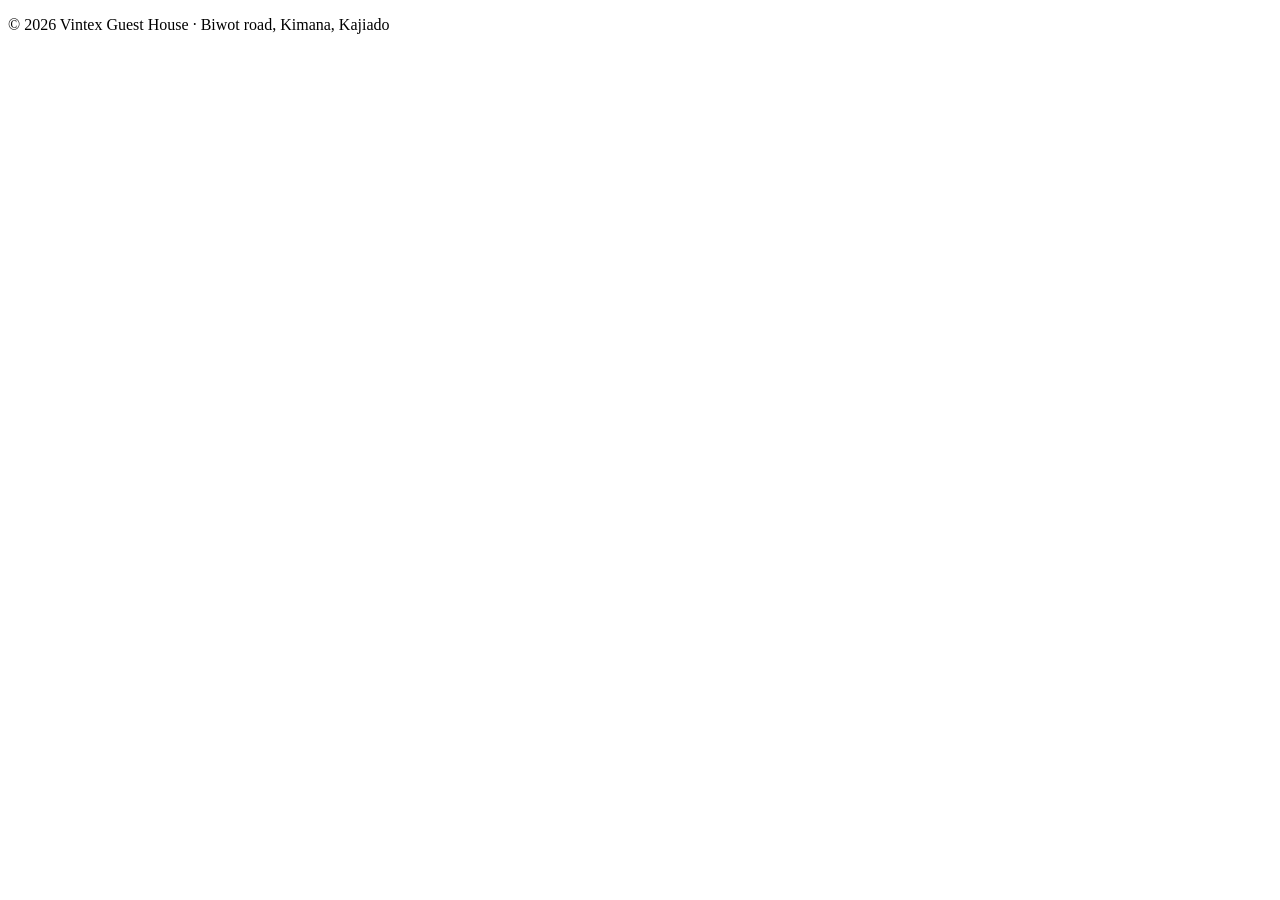
==== index.html @ 6fd08278 "Add files via upload" ====
<!doctype html>
<html lang="en">
<head>
  <meta charset="UTF-8" />
  <meta name="viewport" content="width=device-width, initial-scale=1.0" />
  <title>Vintex Guest House — Kimana</title>
  <meta name="description" content="A quiet garden guest house in Karen, Nairobi. Four room types, home-cooked breakfast, and a courtyard that stays green year round." />
  <link rel="preconnect" href="https://fonts.googleapis.com" />
  <link rel="preconnect" href="https://fonts.gstatic.com" crossorigin />
  <link href="https://fonts.googleapis.com/css2?family=Fraunces:opsz,wght@9..144,500;9..144,600&family=Inter:wght@400;500;600;700&family=IBM+Plex+Mono:wght@400;600;700&display=swap" rel="stylesheet" />
  <link rel="stylesheet" href="css/styles.css" />
  <link rel="stylesheet" href="css/print.css" />
</head>
<body>
  <div id="nav-root"></div>

  <main>
    <div id="hero-root"></div>
    <div id="gallery-root"></div>
    <div id="about-root"></div>
  </main>

  <footer class="site-footer">
    <p>© 2026 Vintex Guest House · Biwot road, Kimana, Kajiado</p>
  </footer>

  <script type="module" src="js/main-home.js"></script>
</body>
</html>
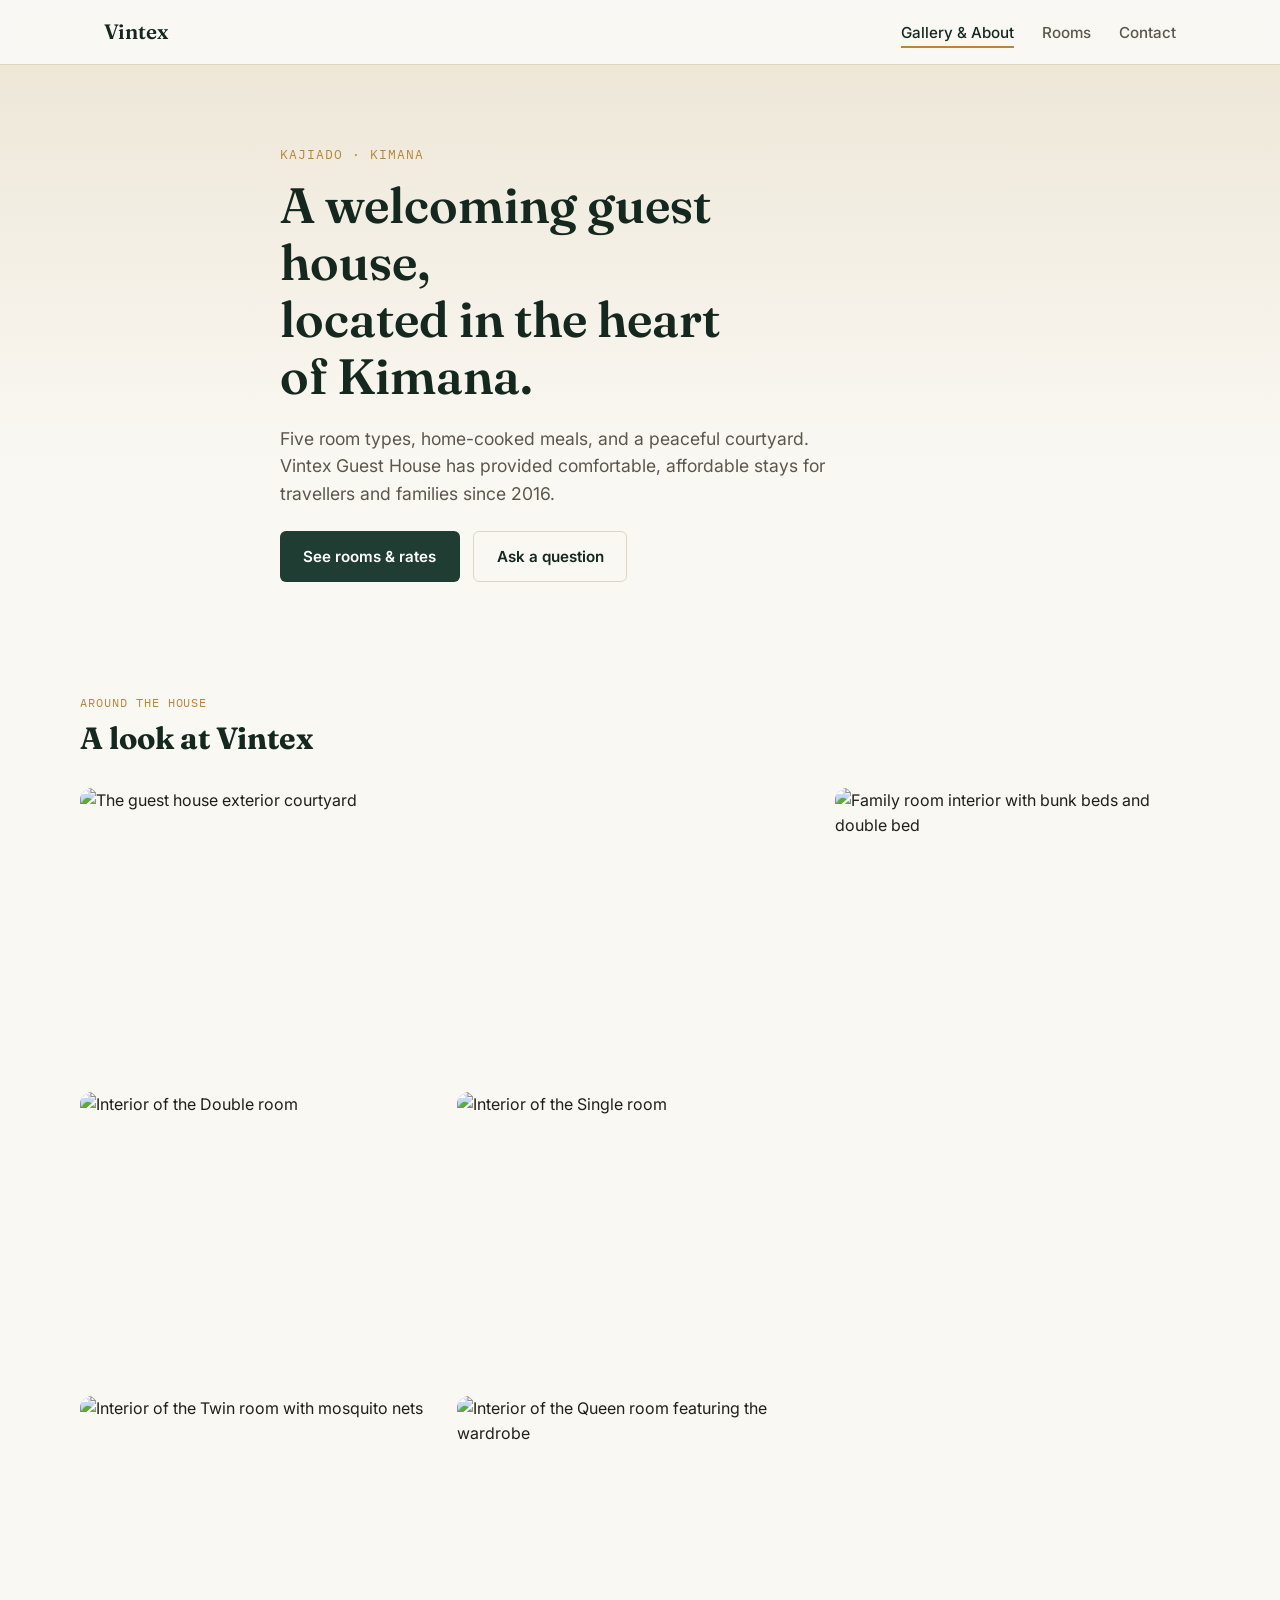
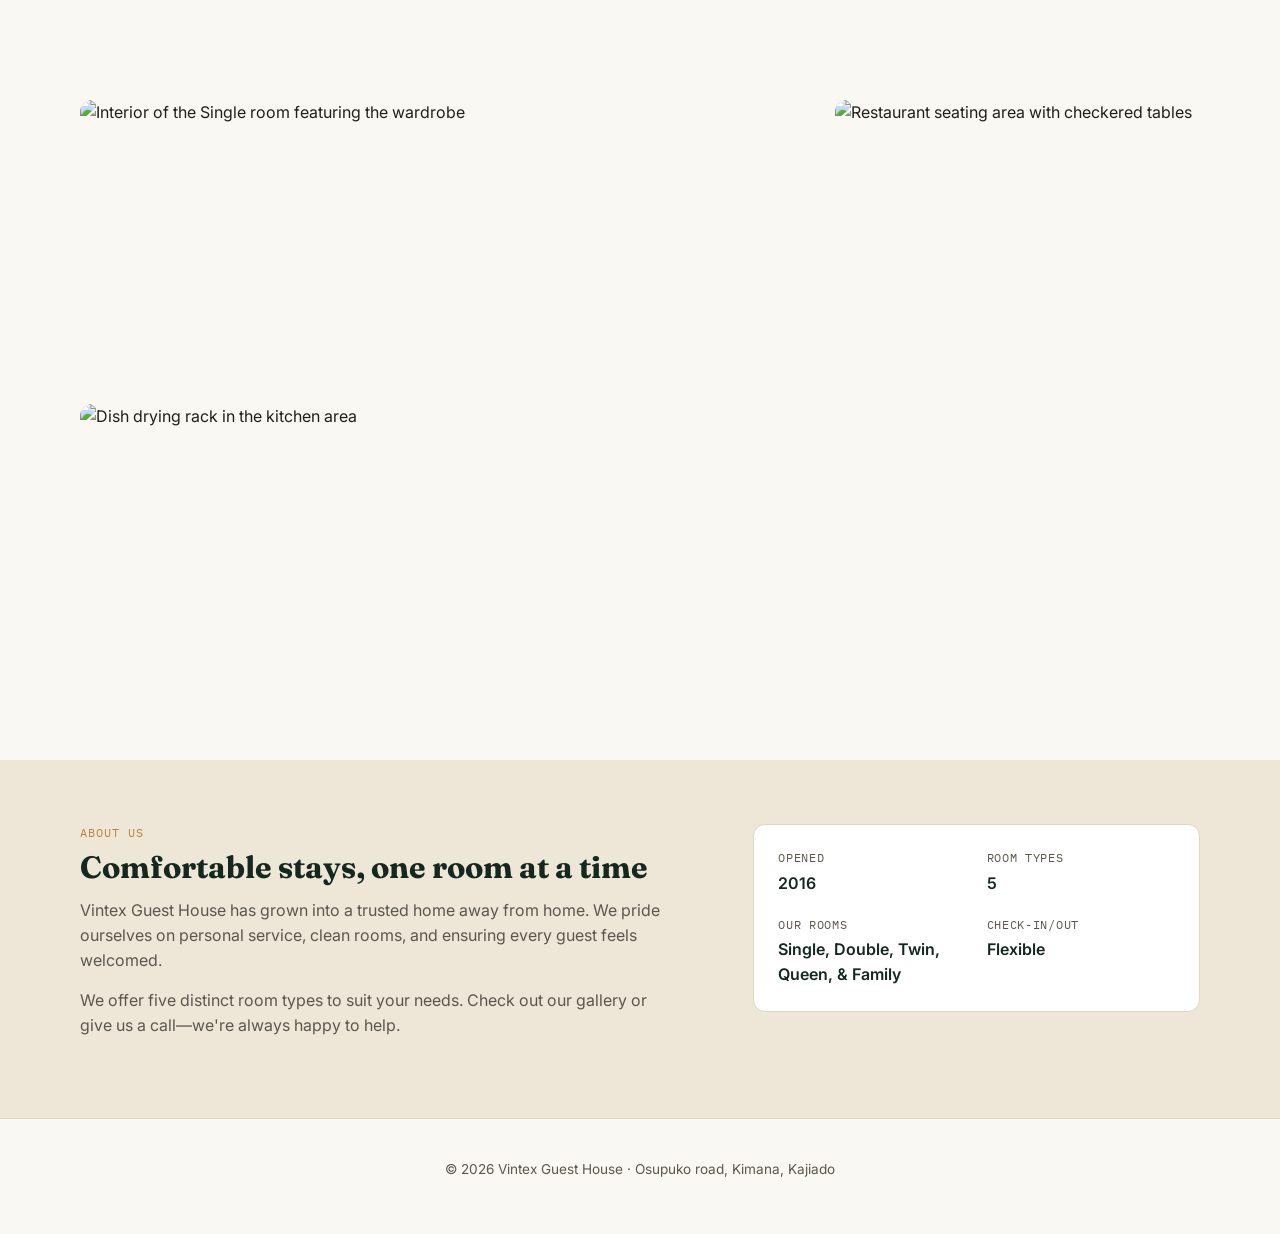
==== commit 57c25ab5: "Add files via upload" ====
--- a/index.html
+++ b/index.html
@@ -1,29 +1,35 @@
-<!doctype html>
-<html lang="en">
-<head>
-  <meta charset="UTF-8" />
-  <meta name="viewport" content="width=device-width, initial-scale=1.0" />
-  <title>Vintex Guest House — Kimana</title>
-  <meta name="description" content="A quiet garden guest house in Karen, Nairobi. Four room types, home-cooked breakfast, and a courtyard that stays green year round." />
-  <link rel="preconnect" href="https://fonts.googleapis.com" />
-  <link rel="preconnect" href="https://fonts.gstatic.com" crossorigin />
-  <link href="https://fonts.googleapis.com/css2?family=Fraunces:opsz,wght@9..144,500;9..144,600&family=Inter:wght@400;500;600;700&family=IBM+Plex+Mono:wght@400;600;700&display=swap" rel="stylesheet" />
-  <link rel="stylesheet" href="css/styles.css" />
-  <link rel="stylesheet" href="css/print.css" />
-</head>
-<body>
-  <div id="nav-root"></div>
-
-  <main>
-    <div id="hero-root"></div>
-    <div id="gallery-root"></div>
-    <div id="about-root"></div>
-  </main>
-
-  <footer class="site-footer">
-    <p>© 2026 Vintex Guest House · Biwot road, Kimana, Kajiado</p>
-  </footer>
-
-  <script type="module" src="js/main-home.js"></script>
-</body>
-</html>
+<!doctype html>
+<html lang="en">
+  <head>
+    <meta charset="UTF-8" />
+    <meta name="viewport" content="width=device-width, initial-scale=1.0" />
+
+    <title>Vintex Guest House — Kimana</title>
+
+    <meta
+      name="description"
+      content="A welcoming guest house in the heart of Kimana, Kajiado. Five room types, home-cooked meals, and a peaceful courtyard. Discover comfort for travellers and families at Vintex Guest House." />
+    <link rel="preconnect" href="https://fonts.googleapis.com" />
+    <link rel="preconnect" href="https://fonts.gstatic.com" crossorigin />
+    <link
+      href="https://fonts.googleapis.com/css2?family=Fraunces:opsz,wght@9..144,500;9..144,600&family=Inter:wght@400;500;600;700&family=IBM+Plex+Mono:wght@400;600;700&display=swap"
+      rel="stylesheet" />
+    <link rel="stylesheet" href="css/styles.css" />
+    <link rel="stylesheet" href="css/print.css" />
+  </head>
+  <body>
+    <div id="nav-root"></div>
+
+    <main>
+      <div id="hero-root"></div>
+      <div id="gallery-root"></div>
+      <div id="about-root"></div>
+    </main>
+
+    <footer class="site-footer">
+      <p>© 2026 Vintex Guest House · Osupuko road, Kimana, Kajiado</p>
+    </footer>
+
+    <script type="module" src="js/main-home.js"></script>
+  </body>
+</html>
--- a/css/styles.css
+++ b/css/styles.css
@@ -0,0 +1,971 @@
+/* ==========================================================================
+   Oakview Guest House — design tokens
+   Palette: deep forest (primary), brass (accent), warm paper (bg),
+   charcoal (ink). Clay red is reserved for alerts only — not a brand accent.
+   Type: Fraunces (display, used sparingly) + Inter (body/UI) +
+   IBM Plex Mono (utility — prices, dates, the receipt itself).
+   ========================================================================== */
+
+:root {
+  --color-bg: #faf8f3;
+  --color-bg-alt: #eee7d8;
+  --color-surface: #ffffff;
+  --color-ink: #211f1a;
+  --color-ink-soft: #5b574d;
+  --color-primary: #1f3d33;
+  --color-primary-strong: #14281f;
+  --color-accent: #b8863b;
+  --color-accent-soft: #e8d5ae;
+  --color-alert: #a8402a;
+  --color-alert-bg: #fbeae6;
+  --color-warn: #8a6416;
+  --color-warn-bg: #faf1de;
+  --color-border: #ded6c2;
+
+  --font-display: 'Fraunces', 'Iowan Old Style', Georgia, serif;
+  --font-body: 'Inter', -apple-system, BlinkMacSystemFont, 'Segoe UI', sans-serif;
+  --font-mono: 'IBM Plex Mono', ui-monospace, 'SFMono-Regular', Menlo, monospace;
+
+  --radius-sm: 6px;
+  --radius-md: 12px;
+  --radius-lg: 20px;
+
+  --shadow-card: 0 1px 2px rgba(33, 31, 26, 0.06), 0 8px 24px rgba(33, 31, 26, 0.08);
+  --shadow-modal: 0 20px 60px rgba(20, 40, 31, 0.35);
+
+  --max-width: 1120px;
+}
+
+* {
+  box-sizing: border-box;
+}
+
+html {
+  scroll-behavior: smooth;
+}
+
+@media (prefers-reduced-motion: reduce) {
+  html {
+    scroll-behavior: auto;
+  }
+  *,
+  *::before,
+  *::after {
+    animation-duration: 0.01ms !important;
+    animation-iteration-count: 1 !important;
+    transition-duration: 0.01ms !important;
+  }
+}
+
+body {
+  margin: 0;
+  background: var(--color-bg);
+  color: var(--color-ink);
+  font-family: var(--font-body);
+  font-size: 16px;
+  line-height: 1.55;
+  -webkit-font-smoothing: antialiased;
+}
+
+body.modal-open {
+  overflow: hidden;
+}
+
+h1,
+h2,
+h3 {
+  font-family: var(--font-display);
+  color: var(--color-primary-strong);
+  margin: 0 0 0.4em;
+  line-height: 1.15;
+}
+
+p {
+  margin: 0 0 1em;
+  color: var(--color-ink-soft);
+}
+
+a {
+  color: var(--color-primary);
+}
+
+img {
+  max-width: 100%;
+  display: block;
+}
+
+:focus-visible {
+  outline: 3px solid var(--color-accent);
+  outline-offset: 2px;
+}
+
+.section {
+  padding: 4rem 1.5rem;
+}
+
+.section--alt {
+  background: var(--color-bg-alt);
+}
+
+.section__header {
+  max-width: var(--max-width);
+  margin: 0 auto 2rem;
+}
+
+.section__eyebrow {
+  display: block;
+  font-family: var(--font-mono);
+  font-size: 0.75rem;
+  letter-spacing: 0.08em;
+  text-transform: uppercase;
+  color: var(--color-accent);
+  margin-bottom: 0.5rem;
+}
+
+.section__title {
+  font-size: clamp(1.6rem, 2.4vw, 2.2rem);
+}
+
+/* ==========================================================================
+   Buttons
+   ========================================================================== */
+
+.button {
+  display: inline-flex;
+  align-items: center;
+  justify-content: center;
+  gap: 0.5rem;
+  font-family: var(--font-body);
+  font-weight: 600;
+  font-size: 0.95rem;
+  padding: 0.8rem 1.4rem;
+  border-radius: var(--radius-sm);
+  border: 1px solid transparent;
+  cursor: pointer;
+  text-decoration: none;
+  transition: transform 0.12s ease, background 0.12s ease, border-color 0.12s ease;
+}
+
+.button:active {
+  transform: translateY(1px);
+}
+
+.button--primary {
+  background: var(--color-primary);
+  color: #fff;
+}
+
+.button--primary:hover {
+  background: var(--color-primary-strong);
+}
+
+.button--primary:disabled {
+  background: #9aa79f;
+  cursor: not-allowed;
+}
+
+.button--ghost {
+  background: transparent;
+  border-color: var(--color-border);
+  color: var(--color-primary-strong);
+}
+
+.button--ghost:hover {
+  border-color: var(--color-primary);
+}
+
+.button--full {
+  width: 100%;
+}
+
+/* ==========================================================================
+   Nav
+   ========================================================================== */
+
+.nav {
+  position: sticky;
+  top: 0;
+  z-index: 40;
+  background: rgba(250, 248, 243, 0.92);
+  backdrop-filter: blur(6px);
+  border-bottom: 1px solid var(--color-border);
+}
+
+.nav__inner {
+  max-width: var(--max-width);
+  margin: 0 auto;
+  padding: 1rem 1.5rem;
+  display: flex;
+  align-items: center;
+  justify-content: space-between;
+  gap: 1rem;
+}
+
+.nav__brand {
+  font-family: var(--font-display);
+  font-size: 1.3rem;
+  font-weight: 600;
+  color: var(--color-primary-strong);
+  text-decoration: none;
+}
+
+.nav__list {
+  list-style: none;
+  display: flex;
+  gap: 1.75rem;
+  margin: 0;
+  padding: 0;
+}
+
+.nav__link {
+  text-decoration: none;
+  color: var(--color-ink-soft);
+  font-weight: 500;
+  font-size: 0.95rem;
+  padding-bottom: 4px;
+  border-bottom: 2px solid transparent;
+}
+
+.nav__link:hover,
+.nav__link.is-active {
+  color: var(--color-primary-strong);
+  border-bottom-color: var(--color-accent);
+}
+
+.nav__toggle {
+  display: none;
+  flex-direction: column;
+  gap: 4px;
+  background: none;
+  border: none;
+  padding: 8px;
+  cursor: pointer;
+}
+
+.nav__toggle-bar {
+  width: 22px;
+  height: 2px;
+  background: var(--color-ink);
+}
+
+@media (max-width: 720px) {
+  .nav__toggle {
+    display: flex;
+  }
+  .nav__list {
+    position: absolute;
+    top: 100%;
+    left: 0;
+    right: 0;
+    background: var(--color-surface);
+    flex-direction: column;
+    gap: 0;
+    padding: 0.5rem 1.5rem;
+    border-bottom: 1px solid var(--color-border);
+    display: none;
+  }
+  .nav__list.is-open {
+    display: flex;
+  }
+  .nav__list li {
+    border-top: 1px solid var(--color-border);
+  }
+  .nav__list li:first-child {
+    border-top: none;
+  }
+  .nav__link {
+    display: block;
+    padding: 0.85rem 0;
+    border-bottom: none;
+  }
+}
+
+/* ==========================================================================
+   Hero (home)
+   ========================================================================== */
+
+.hero {
+  padding: 5rem 1.5rem 3rem;
+  background: linear-gradient(180deg, var(--color-bg-alt), var(--color-bg) 70%);
+}
+
+.hero__inner {
+  max-width: 720px;
+  margin: 0 auto;
+  text-align: left;
+}
+
+.hero__eyebrow {
+  font-family: var(--font-mono);
+  font-size: 0.8rem;
+  letter-spacing: 0.08em;
+  text-transform: uppercase;
+  color: var(--color-accent);
+  margin-bottom: 0.75rem;
+}
+
+.hero__title {
+  font-size: clamp(2rem, 5vw, 3.1rem);
+  font-weight: 600;
+  max-width: 14ch;
+}
+
+.hero__lede {
+  font-size: 1.1rem;
+  max-width: 52ch;
+}
+
+.hero__actions {
+  display: flex;
+  flex-wrap: wrap;
+  gap: 0.85rem;
+  margin-top: 1.5rem;
+}
+
+/* ==========================================================================
+   Gallery
+   ========================================================================== */
+
+.gallery__grid {
+  max-width: var(--max-width);
+  margin: 0 auto;
+  display: grid;
+  grid-template-columns: repeat(6, 1fr);
+  grid-auto-rows: 140px;
+  gap: 0.75rem;
+}
+
+.gallery__item {
+  margin: 0;
+  overflow: hidden;
+  border-radius: var(--radius-md);
+  grid-column: span 3;
+  grid-row: span 2;
+}
+
+.gallery__item--1 {
+  grid-column: span 4;
+}
+.gallery__item--2 {
+  grid-column: span 2;
+}
+.gallery__item--3 {
+  grid-column: span 2;
+}
+
+.gallery__item img {
+  width: 100%;
+  height: 100%;
+  object-fit: cover;
+}
+
+@media (max-width: 720px) {
+  .gallery__grid {
+    grid-template-columns: repeat(2, 1fr);
+    grid-auto-rows: 160px;
+  }
+  .gallery__item,
+  .gallery__item--1,
+  .gallery__item--2,
+  .gallery__item--3 {
+    grid-column: span 1;
+    grid-row: span 2;
+  }
+}
+
+/* ==========================================================================
+   About
+   ========================================================================== */
+
+.about {
+  max-width: var(--max-width);
+  margin: 0 auto;
+  display: grid;
+  grid-template-columns: 1.4fr 1fr;
+  gap: 3rem;
+  align-items: start;
+}
+
+.about__text p {
+  max-width: 58ch;
+}
+
+.about__facts {
+  display: grid;
+  grid-template-columns: 1fr 1fr;
+  gap: 1.25rem;
+  margin: 0;
+  background: var(--color-surface);
+  border: 1px solid var(--color-border);
+  border-radius: var(--radius-md);
+  padding: 1.5rem;
+}
+
+.about__fact dt {
+  font-family: var(--font-mono);
+  font-size: 0.72rem;
+  letter-spacing: 0.06em;
+  text-transform: uppercase;
+  color: var(--color-ink-soft);
+  margin-bottom: 0.25rem;
+}
+
+.about__fact dd {
+  margin: 0;
+  font-weight: 600;
+  color: var(--color-primary-strong);
+}
+
+@media (max-width: 860px) {
+  .about {
+    grid-template-columns: 1fr;
+  }
+}
+
+/* ==========================================================================
+   Rooms grid + category card
+   ========================================================================== */
+
+.rooms-intro {
+  max-width: var(--max-width);
+  margin: 0 auto;
+  padding: 3rem 1.5rem 1rem;
+}
+
+.rooms-intro h1 {
+  font-size: clamp(1.8rem, 3vw, 2.4rem);
+}
+
+.rooms-intro p {
+  max-width: 60ch;
+}
+
+.rooms-grid {
+  max-width: var(--max-width);
+  margin: 0 auto;
+  padding: 1rem 1.5rem 4rem;
+  display: grid;
+  grid-template-columns: repeat(auto-fill, minmax(280px, 1fr));
+  gap: 1.5rem;
+}
+
+.rooms-grid__status {
+  grid-column: 1 / -1;
+  text-align: center;
+  padding: 2rem 0;
+}
+
+.category-card {
+  background: var(--color-surface);
+  border: 1px solid var(--color-border);
+  border-radius: var(--radius-md);
+  overflow: hidden;
+  box-shadow: var(--shadow-card);
+  display: flex;
+  flex-direction: column;
+}
+
+.category-card__media {
+  aspect-ratio: 3 / 2;
+  background: var(--color-bg-alt);
+}
+
+.category-card__media img {
+  width: 100%;
+  height: 100%;
+  object-fit: cover;
+}
+
+.category-card__body {
+  padding: 1.25rem;
+  display: flex;
+  flex-direction: column;
+  gap: 0.5rem;
+  flex: 1;
+}
+
+.category-card__heading {
+  display: flex;
+  justify-content: space-between;
+  align-items: baseline;
+  gap: 0.75rem;
+}
+
+.category-card__name {
+  font-size: 1.15rem;
+  margin: 0;
+}
+
+.category-card__price {
+  font-family: var(--font-mono);
+  white-space: nowrap;
+  color: var(--color-primary-strong);
+}
+
+.category-card__price-amount {
+  font-weight: 600;
+}
+
+.category-card__price-unit {
+  color: var(--color-ink-soft);
+  font-size: 0.8rem;
+}
+
+.category-card__description {
+  font-size: 0.92rem;
+  flex: 1;
+}
+
+.category-card__meta {
+  font-family: var(--font-mono);
+  font-size: 0.78rem;
+  color: var(--color-ink-soft);
+  margin-bottom: 0.75rem;
+}
+
+.category-card__cta {
+  margin-top: auto;
+}
+
+/* ==========================================================================
+   Modal + reservation form
+   ========================================================================== */
+
+.modal-overlay {
+  position: fixed;
+  inset: 0;
+  background: rgba(20, 25, 22, 0.55);
+  display: flex;
+  align-items: flex-end;
+  justify-content: center;
+  z-index: 100;
+  padding: 0;
+}
+
+@media (min-width: 640px) {
+  .modal-overlay {
+    align-items: center;
+    padding: 2rem;
+  }
+}
+
+.modal {
+  background: var(--color-surface);
+  width: 100%;
+  max-width: 560px;
+  max-height: 92vh;
+  border-radius: var(--radius-lg) var(--radius-lg) 0 0;
+  box-shadow: var(--shadow-modal);
+  display: flex;
+  flex-direction: column;
+  overflow: hidden;
+}
+
+@media (min-width: 640px) {
+  .modal {
+    border-radius: var(--radius-lg);
+  }
+}
+
+.modal__header {
+  display: flex;
+  align-items: center;
+  justify-content: space-between;
+  padding: 1.25rem 1.5rem;
+  border-bottom: 1px solid var(--color-border);
+}
+
+.modal__title {
+  margin: 0;
+  font-size: 1.3rem;
+}
+
+.modal__close {
+  background: none;
+  border: none;
+  font-size: 1.6rem;
+  line-height: 1;
+  cursor: pointer;
+  color: var(--color-ink-soft);
+  padding: 0.25rem 0.5rem;
+}
+
+.modal__scroll {
+  overflow-y: auto;
+  padding: 1.25rem 1.5rem;
+  flex: 1;
+}
+
+.modal__footer {
+  padding: 1rem 1.5rem 1.5rem;
+  border-top: 1px solid var(--color-border);
+}
+
+.form-section {
+  padding: 1rem 0;
+  border-bottom: 1px solid var(--color-border);
+}
+
+.form-section:last-of-type {
+  border-bottom: none;
+}
+
+.form-row--split {
+  display: grid;
+  grid-template-columns: 1fr 1fr;
+  gap: 1rem;
+}
+
+.form-field {
+  display: flex;
+  flex-direction: column;
+  gap: 0.4rem;
+  margin-bottom: 0.75rem;
+  font-size: 0.9rem;
+}
+
+.form-field__label {
+  font-weight: 600;
+  color: var(--color-ink);
+}
+
+.form-field__hint {
+  font-size: 0.78rem;
+  color: var(--color-ink-soft);
+}
+
+input,
+textarea {
+  font-family: var(--font-body);
+  font-size: 0.95rem;
+  padding: 0.65rem 0.75rem;
+  border: 1px solid var(--color-border);
+  border-radius: var(--radius-sm);
+  background: var(--color-bg);
+  color: var(--color-ink);
+}
+
+textarea {
+  resize: vertical;
+  min-height: 3rem;
+}
+
+.form-hint {
+  font-family: var(--font-mono);
+  font-size: 0.8rem;
+  color: var(--color-ink-soft);
+  margin: 0.25rem 0 0;
+}
+
+.form-hint--warn {
+  color: var(--color-warn);
+}
+
+.form-hint--error {
+  color: var(--color-alert);
+}
+
+.form-error {
+  color: var(--color-alert);
+  font-size: 0.82rem;
+  margin: 0.25rem 0 0;
+}
+
+.form-alert {
+  background: var(--color-alert-bg);
+  border: 1px solid var(--color-alert);
+  border-radius: var(--radius-sm);
+  padding: 0.85rem 1rem;
+  margin-top: 1rem;
+}
+
+.form-alert p {
+  color: var(--color-alert);
+  margin: 0;
+  font-size: 0.9rem;
+}
+
+.stepper {
+  display: inline-flex;
+  align-items: center;
+  gap: 0.75rem;
+  border: 1px solid var(--color-border);
+  border-radius: var(--radius-sm);
+  padding: 0.35rem 0.6rem;
+  width: fit-content;
+}
+
+.stepper__btn {
+  width: 28px;
+  height: 28px;
+  border-radius: 50%;
+  border: 1px solid var(--color-border);
+  background: var(--color-bg);
+  font-size: 1.1rem;
+  line-height: 1;
+  cursor: pointer;
+}
+
+.stepper__btn:disabled {
+  opacity: 0.4;
+  cursor: not-allowed;
+}
+
+.stepper__value {
+  font-family: var(--font-mono);
+  min-width: 1.4ch;
+  text-align: center;
+}
+
+.form-summary {
+  background: var(--color-bg-alt);
+  border-radius: var(--radius-sm);
+  padding: 1rem;
+}
+
+.form-summary__row {
+  display: flex;
+  justify-content: space-between;
+  font-family: var(--font-mono);
+  font-weight: 600;
+  color: var(--color-primary-strong);
+}
+
+.form-summary__note {
+  font-size: 0.78rem;
+  margin: 0.35rem 0 0;
+  color: var(--color-ink-soft);
+}
+
+.modal__success-lede {
+  font-size: 0.95rem;
+}
+
+/* ==========================================================================
+   Receipt — the signature element. Styled like a paper ticket stub:
+   mono digits, dashed perforation, printable on its own (see print.css).
+   ========================================================================== */
+
+.receipt-card {
+  margin-bottom: 1.25rem;
+}
+
+.receipt {
+  font-family: var(--font-mono);
+  background: var(--color-bg);
+  border: 1px dashed var(--color-border);
+  border-radius: var(--radius-sm);
+  padding: 1.25rem;
+  font-size: 0.85rem;
+  color: var(--color-ink);
+}
+
+.receipt__header {
+  display: flex;
+  justify-content: space-between;
+  align-items: baseline;
+  margin-bottom: 0.5rem;
+}
+
+.receipt__eyebrow {
+  font-weight: 700;
+  letter-spacing: 0.03em;
+}
+
+.receipt__ref {
+  color: var(--color-accent);
+  font-weight: 700;
+}
+
+.receipt__status {
+  display: inline-block;
+  font-size: 0.72rem;
+  letter-spacing: 0.05em;
+  text-transform: uppercase;
+  padding: 0.2rem 0.6rem;
+  border-radius: 999px;
+  margin-bottom: 0.85rem;
+}
+
+.receipt__status--pending {
+  background: var(--color-warn-bg);
+  color: var(--color-warn);
+}
+
+.receipt__row {
+  display: flex;
+  justify-content: space-between;
+  padding: 0.2rem 0;
+}
+
+.receipt__row--main {
+  font-weight: 600;
+}
+
+.receipt__row--total {
+  font-weight: 700;
+  color: var(--color-primary-strong);
+  font-size: 0.95rem;
+}
+
+.receipt__divider {
+  border-top: 1px dashed var(--color-border);
+  margin: 0.6rem 0;
+}
+
+.receipt__details {
+  display: grid;
+  grid-template-columns: auto 1fr;
+  column-gap: 1rem;
+  row-gap: 0.3rem;
+  margin: 0;
+}
+
+.receipt__details dt {
+  color: var(--color-ink-soft);
+}
+
+.receipt__details dd {
+  margin: 0;
+  text-align: right;
+}
+
+.receipt__footnote {
+  margin: 0.85rem 0 0;
+  font-family: var(--font-body);
+  font-size: 0.78rem;
+  color: var(--color-ink-soft);
+}
+
+.receipt-actions {
+  display: flex;
+  flex-wrap: wrap;
+  gap: 0.75rem;
+}
+
+/* ==========================================================================
+   Contact page
+   ========================================================================== */
+
+.contact-grid {
+  max-width: var(--max-width);
+  margin: 0 auto;
+  display: grid;
+  grid-template-columns: repeat(3, 1fr);
+  gap: 1.25rem;
+}
+
+.contact-card {
+  background: var(--color-surface);
+  border: 1px solid var(--color-border);
+  border-radius: var(--radius-md);
+  padding: 1.5rem;
+}
+
+.contact-card h3 {
+  font-size: 1.1rem;
+}
+
+@media (max-width: 780px) {
+  .contact-grid {
+    grid-template-columns: 1fr;
+  }
+}
+
+.contact-times {
+  max-width: var(--max-width);
+  margin: 0 auto;
+  display: grid;
+  grid-template-columns: 1fr 1fr;
+  gap: 2rem;
+  align-items: start;
+}
+
+.contact-times__address {
+  font-family: var(--font-mono);
+  font-size: 0.9rem;
+  margin-top: 1rem;
+}
+
+.contact-times__map iframe {
+  width: 100%;
+  height: 320px;
+  border: 0;
+  border-radius: var(--radius-md);
+}
+
+@media (max-width: 780px) {
+  .contact-times {
+    grid-template-columns: 1fr;
+  }
+}
+
+/* ==========================================================================
+   FAQ accordion
+   ========================================================================== */
+
+.faq {
+  max-width: 760px;
+  margin: 0 auto;
+}
+
+.faq__item {
+  border-bottom: 1px solid var(--color-border);
+}
+
+.faq__question {
+  width: 100%;
+  display: flex;
+  justify-content: space-between;
+  align-items: center;
+  gap: 1rem;
+  background: none;
+  border: none;
+  text-align: left;
+  padding: 1.1rem 0;
+  font-size: 1rem;
+  font-weight: 600;
+  color: var(--color-ink);
+  cursor: pointer;
+}
+
+.faq__icon {
+  font-family: var(--font-mono);
+  color: var(--color-accent);
+  transition: transform 0.15s ease;
+}
+
+.faq__item.is-open .faq__icon {
+  transform: rotate(45deg);
+}
+
+.faq__panel {
+  padding: 0 0 1.1rem;
+}
+
+.faq__panel p {
+  margin: 0;
+}
+
+/* ==========================================================================
+   Footer
+   ========================================================================== */
+
+.site-footer {
+  padding: 2.5rem 1.5rem;
+  text-align: center;
+  font-size: 0.85rem;
+  color: var(--color-ink-soft);
+  border-top: 1px solid var(--color-border);
+}
+
+/* ==========================================================================
+   #print-root is off-screen until window.print() is triggered from
+   ReceiptChannelPicker.js — see print.css for the actual print rules.
+   ========================================================================== */
+
+#print-root {
+  position: absolute;
+  left: -9999px;
+  top: 0;
+}
--- a/css/print.css
+++ b/css/print.css
@@ -0,0 +1,53 @@
+/* ==========================================================================
+   print.css
+   Used only when a guest chooses "Download / print" on the receipt
+   picker. This is NOT the 80mm thermal-printer stylesheet used at the
+   front desk (Receipt.js in the PMS) — that's built for a physical
+   receipt printer. This one assumes a normal A4/letter page, because a
+   guest is saving it as a PDF from their phone or laptop.
+   ========================================================================== */
+
+@media print {
+  @page {
+    size: A4;
+    margin: 20mm;
+  }
+
+  body * {
+    visibility: hidden;
+  }
+
+  #print-root,
+  #print-root * {
+    visibility: visible;
+  }
+
+  #print-root {
+    position: static;
+    left: auto;
+    display: block;
+    max-width: 100%;
+  }
+
+  #print-root .receipt {
+    font-family: 'IBM Plex Mono', ui-monospace, Menlo, monospace;
+    font-size: 12pt;
+    color: #000;
+    border: 1px solid #000;
+    border-style: dashed;
+    padding: 16mm;
+    max-width: 160mm;
+    margin: 0 auto;
+  }
+
+  #print-root .receipt__status {
+    border: 1px solid #000;
+    background: none !important;
+    color: #000 !important;
+  }
+
+  #print-root .receipt__footnote {
+    font-family: Arial, sans-serif;
+    font-size: 9pt;
+  }
+}
